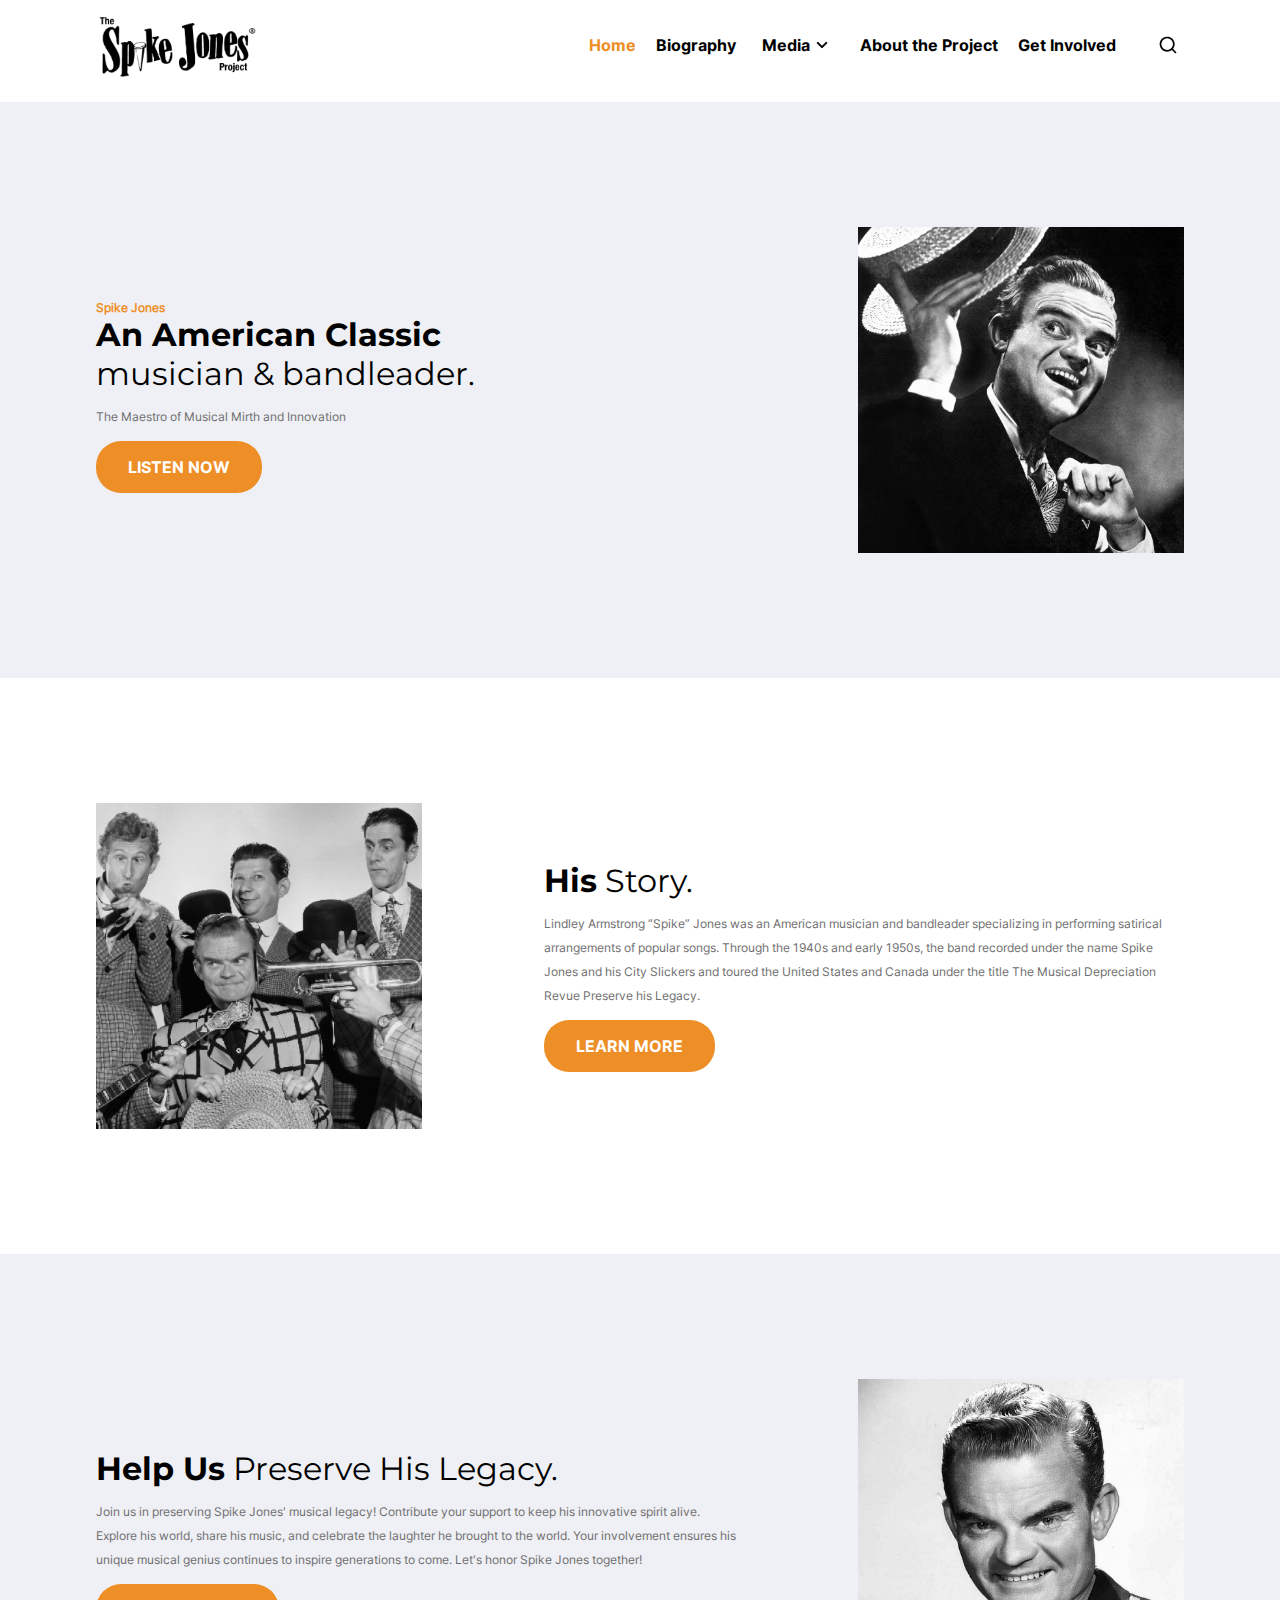
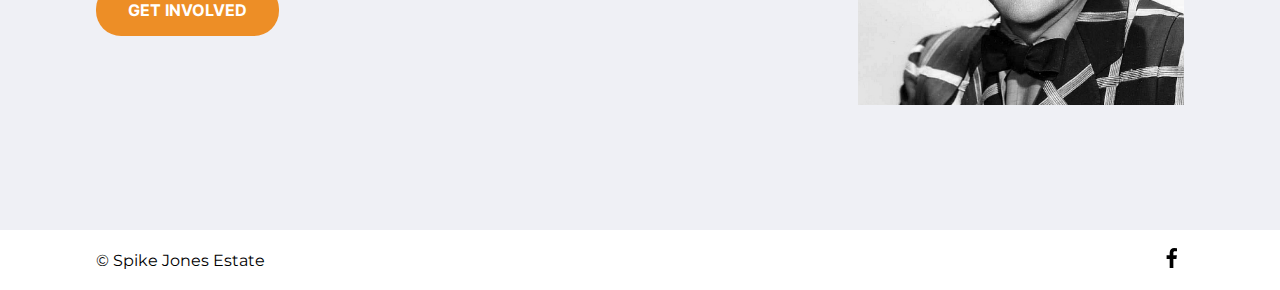
==== www.spikejones.org/index.html @ 5be4a99a "start up" ====
<!DOCTYPE html>
<html lang="en">
	
<!-- Mirrored from www.spikejones.org/ by HTTrack Website Copier/3.x [XR&CO'2014], Tue, 04 Feb 2025 16:50:13 GMT -->
<head>
		<meta charset="utf-8" />
		<link rel="icon" href="favicon.html" />
		<meta name="viewport" content="width=device-width" />
		
		<link href="_app/immutable/assets/0.DSytH8V8.css" rel="stylesheet">
		<link href="_app/immutable/assets/2.C7Fhg8mG.css" rel="stylesheet">
	</head>
	<body data-sveltekit-preload-data="hover">
		<div style="display: contents">   <div class="app-layout svelte-8ypq5n">
			 <header class="svelte-8ypq5n">
				<nav class="navbar svelte-14xio5u">
					 <div class="logo svelte-14xio5u" data-svelte-h="svelte-jy4ej9"><a href="index.html"><img src="logo_black.png" alt="Logo" class="svelte-14xio5u"></a>
					</div> 
					<div class="flex-row svelte-14xio5u"> <ul class="nav-links svelte-14xio5u">
						<li class="svelte-14xio5u"><a href="index.html" class="svelte-14xio5u active" data-svelte-h="svelte-1s7cpn3">Home</a>
						</li> <li class="svelte-14xio5u"><a href="biography.html" class="svelte-14xio5u" data-svelte-h="svelte-jw8l6x">Biography</a>
						</li> <li class="dropdown svelte-14xio5u"><button aria-expanded="false" class="svelte-14xio5u">Media
                    <svg xmlns="http://www.w3.org/2000/svg" width="24" height="24" fill="currentColor" viewBox="0 0 24 24" class="unicons angle-down "><path d="M17,9.17a1,1,0,0,0-1.41,0L12,12.71,8.46,9.17a1,1,0,0,0-1.41,0,1,1,0,0,0,0,1.42l4.24,4.24a1,1,0,0,0,1.42,0L17,10.59A1,1,0,0,0,17,9.17Z"></path></svg></button> 
				</li> <li class="svelte-14xio5u"><a href="about.html" class="svelte-14xio5u" data-svelte-h="svelte-1ol8bt3">About the Project</a></li> 
				<li class="svelte-14xio5u"><a href="get-involved.html" class="svelte-14xio5u" data-svelte-h="svelte-9kcyun">Get Involved</a></li></ul> 
				 <button class="search-icon svelte-14xio5u" aria-label="Toggle search"><svg xmlns="http://www.w3.org/2000/svg" width="20" height="20" fill="currentColor" viewBox="0 0 24 24" class="unicons search "><path d="M21.71,20.29,18,16.61A9,9,0,1,0,16.61,18l3.68,3.68a1,1,0,0,0,1.42,0A1,1,0,0,0,21.71,20.29ZM11,18a7,7,0,1,1,7-7A7,7,0,0,1,11,18Z">
					/path></svg></button></div></nav> </header>  <main class="svelte-8ypq5n">    <p class="svelte-1leq1ls"></p> <div class="grid-container svelte-1leq1ls" data-svelte-h="svelte-1msisp7"><section class="grid-item svelte-1leq1ls">
						<div class="body-container svelte-1leq1ls"><div>
							<h3 class="secondary-text svelte-1leq1ls">Spike Jones</h3>
							 <h1 class="svelte-1leq1ls">An American Classic</h1> 
							 <h2 class="svelte-1leq1ls">musician &amp; bandleader.</h2>
							  <p class="secondary-text svelte-1leq1ls">The Maestro of Musical Mirth and Innovation</p> 
							  <button class="svelte-1leq1ls">Listen Now</button></div> <picture class="svelte-1leq1ls">
								<img src="images/spikejones1.png" alt="Spike Jones" class="svelte-1leq1ls"></picture>
							</div></section> <section class="grid-item svelte-1leq1ls">
								<div class="body-container svelte-1leq1ls"><picture class="svelte-1leq1ls">
									<img src="images/spikejones2.png" alt="Spike Jones" class="svelte-1leq1ls"></picture> 
									<div><div class="inline-content svelte-1leq1ls"><h1 class="svelte-1leq1ls">His</h1>  
                    <h2 class="svelte-1leq1ls">Story.</h2></div> <p class="secondary-text svelte-1leq1ls">Lindley Armstrong “Spike” Jones was an American musician and bandleader
                    specializing in performing satirical arrangements of popular songs. Through the 1940s and early
                    1950s,
                    the band recorded under the name Spike Jones and his City Slickers and toured the United States and
                    Canada under the title The Musical Depreciation Revue Preserve his Legacy.</p> <button class="svelte-1leq1ls">Learn More</button></div></div></section> <section class="grid-item svelte-1leq1ls"><div class="body-container svelte-1leq1ls"><div><div class="inline-content svelte-1leq1ls"><h1 class="svelte-1leq1ls">Help Us</h1>  
                    <h2 class="svelte-1leq1ls">Preserve His Legacy.</h2></div> <p class="secondary-text svelte-1leq1ls">Join us in preserving Spike Jones&#39; musical legacy! Contribute your support to
                    keep his innovative spirit
                    alive. Explore his world, share his music, and celebrate the laughter he brought to the world. Your
                    involvement ensures his unique musical genius continues to inspire generations to come. Let&#39;s honor
                    Spike Jones together!</p> <button class="svelte-1leq1ls">Get Involved</button>
				</div> <picture class="svelte-1leq1ls"><img src="images/spikejones3.png" alt="Spike Jones" class="svelte-1leq1ls"></picture></div></section> </div></main>    <footer class="svelte-8ypq5n"><footer class="site-footer svelte-1il6ija"><div class="left-side svelte-1il6ija" data-svelte-h="svelte-2yt7mq">© Spike Jones Estate</div> <div class="right-side svelte-1il6ija"><a href="https://www.facebook.com/YourPageLink" target="_blank" rel="noopener noreferrer" class="svelte-1il6ija"><svg xmlns="http://www.w3.org/2000/svg" width="24" height="24" fill="currentColor" viewBox="0 0 24 24" class="unicons facebook-f "><path d="M15.12,5.32H17V2.14A26.11,26.11,0,0,0,14.26,2C11.54,2,9.68,3.66,9.68,6.7V9.32H6.61v3.56H9.68V22h3.68V12.88h3.06l.46-3.56H13.36V7.05C13.36,6,13.64,5.32,15.12,5.32Z"></path></svg></a></div> </footer></footer> </div> 
			
			<script>
				{
					__sveltekit_167aplo = {
						base: new URL(".", location).pathname.slice(0, -1)
					};

					const element = document.currentScript.parentElement;

					const data = [null,null];

					Promise.all([
						import("_app/immutable/entry/start.DHjxv78O.js"),
						import("_app/immutable/entry/app.ClFvYph1.js")
					]).then(([kit, app]) => {
						kit.start(app, element, {
							node_ids: [0, 2],
							data,
							form: null,
							error: null
						});
					});
				}
			</script>
		</div>
	</body>

<!-- Mirrored from www.spikejones.org/ by HTTrack Website Copier/3.x [XR&CO'2014], Tue, 04 Feb 2025 16:50:15 GMT -->
</html>
---- www.spikejones.org/_app/immutable/assets/0.DSytH8V8.css ----
@font-face{font-family:Inter Bold;src:url(../../../fonts/Inter-Bold.ttf) format("truetype")}@font-face{font-family:Inter;src:url(../../../fonts/Inter-Regular.ttf) format("truetype")}@font-face{font-family:Montserrat Bold;src:url(../../../fonts/Montserrat-Bold.ttf) format("truetype")}@font-face{font-family:Montserrat Light;src:url(../../../fonts/Montserrat-Light.ttf) format("truetype")}@font-face{font-family:Montserrat Regular;src:url(../../../fonts/Montserrat-Regular.ttf) format("truetype")}body{font-family:Montserrat Regular,sans-serif;margin:0}button{font-family:Inter Bold,sans-serif;font-size:1rem}.secondary-text{font-family:Inter,sans-serif}.navbar.svelte-14xio5u.svelte-14xio5u{display:flex;justify-content:space-between;align-items:center;padding:1rem 6rem;align-self:stretch}.logo.svelte-14xio5u.svelte-14xio5u{height:100%;max-height:2rem;max-width:10rem;display:flex;align-items:center;justify-content:center;padding-top:.5rem}.logo.svelte-14xio5u img.svelte-14xio5u{width:auto;height:100%;max-width:100%}.nav-links.svelte-14xio5u.svelte-14xio5u{list-style:none;display:flex;gap:20px;margin-right:1rem;font-family:Inter Bold,sans-serif}.nav-links.svelte-14xio5u li.svelte-14xio5u{position:relative}.nav-links.svelte-14xio5u li a.svelte-14xio5u{text-decoration:none;color:#000}.flex-row.svelte-14xio5u.svelte-14xio5u{display:flex;align-items:center}.dropdown.svelte-14xio5u.svelte-14xio5u{position:relative}.dropdown-content.svelte-14xio5u.svelte-14xio5u{display:none;position:absolute;background-color:#f9f9f9;box-shadow:0 8px 16px #0003;padding:12px 16px;z-index:1;top:100%;left:0}.dropdown-content.svelte-14xio5u a.svelte-14xio5u{color:#000;padding:12px 16px;text-decoration:none;display:block}.dropdown.svelte-14xio5u:hover .dropdown-content.svelte-14xio5u{display:block}.logo.svelte-14xio5u.svelte-14xio5u,.search-icon.svelte-14xio5u.svelte-14xio5u{flex:none}.search-dropdown.svelte-14xio5u.svelte-14xio5u{padding:1rem 0;box-sizing:border-box;border-bottom:1px solid #ccc;z-index:10;margin-inline:6rem;display:flex;justify-content:space-between}.search-dropdown.svelte-14xio5u input.svelte-14xio5u{width:80%;border:none}.search-dropdown.svelte-14xio5u button.svelte-14xio5u{background:none;border:none;font-size:1rem;display:flex;justify-content:space-between;gap:1rem}.visually-hidden.svelte-14xio5u.svelte-14xio5u{position:absolute;width:1px;height:1px;margin:-1px;padding:0;overflow:hidden;clip:rect(0,0,0,0);border:0}li.dropdown.svelte-14xio5u button.svelte-14xio5u,button.search-icon.svelte-14xio5u.svelte-14xio5u{border:none;background:none;display:flex;align-items:center}.flex-row.svelte-14xio5u.svelte-14xio5u{display:flex;align-items:center;gap:20px}.nav-links.svelte-14xio5u li.svelte-14xio5u,.search-icon.svelte-14xio5u.svelte-14xio5u{display:flex;align-items:center;justify-content:center}.navbar.svelte-14xio5u .nav-links li a.active.svelte-14xio5u,.navbar.svelte-14xio5u .nav-links li button.active.svelte-14xio5u,.navbar.svelte-14xio5u .nav-links .dropdown .dropdown-content a.active.svelte-14xio5u{color:#ed8e26}button.svelte-1jofiol.svelte-1jofiol{background:none;border:none;cursor:pointer;padding:0;margin:0}.media-player.svelte-1jofiol.svelte-1jofiol{display:flex;justify-content:space-between;align-items:center;padding:.5rem 6rem}.track-info.svelte-1jofiol.svelte-1jofiol{display:flex;align-items:center}.track-image.svelte-1jofiol.svelte-1jofiol{width:60px;height:60px;margin-right:10px}.title-author.svelte-1jofiol.svelte-1jofiol{display:flex;flex-direction:column}.controls.svelte-1jofiol.svelte-1jofiol,.right-controls.svelte-1jofiol.svelte-1jofiol{display:flex;align-items:center}.controls.svelte-1jofiol.svelte-1jofiol{flex-direction:column;justify-content:center;flex:.35}.media-controls.svelte-1jofiol.svelte-1jofiol{display:flex;justify-content:center;flex-direction:row;gap:1rem}.media-controls.svelte-1jofiol button.svelte-1jofiol{padding-inline:.5rem;display:flex;justify-content:center;align-items:center}#play_pause.svelte-1jofiol.svelte-1jofiol{display:flex;justify-content:center;align-items:center;border-radius:50%;background-color:#0a96e3;width:2.25rem;height:2.25rem;color:#fff;line-height:1;font-size:1.25rem;padding:0;box-shadow:#000 0 0 10px}#play_pause.svelte-1jofiol.svelte-1jofiol:active{box-shadow:none}.right-controls.svelte-1jofiol button.svelte-1jofiol{padding-inline:.5rem}.progress-bar.svelte-1jofiol.svelte-1jofiol,.volume-slider.svelte-1jofiol.svelte-1jofiol,.slider.svelte-1jofiol.svelte-1jofiol{width:100%}.progress-bar.svelte-1jofiol.svelte-1jofiol{margin-top:1rem}.custom-slider.svelte-1jofiol.svelte-1jofiol{background:#000;border:none;height:3px}.custom-slider.svelte-1jofiol.svelte-1jofiol::-webkit-slider-thumb{-webkit-appearance:none;-moz-appearance:none;appearance:none;width:.75rem;height:.75rem;background:#0a96e3;border-radius:50%;cursor:pointer}.custom-slider.svelte-1jofiol.svelte-1jofiol::-moz-range-thumb{width:.75rem;height:.75rem;background:#0a96e3;border-radius:50%;cursor:pointer}.custom-slider.svelte-1jofiol.svelte-1jofiol::-moz-range-progress{background:#0a96e3;border:none;height:3px}.custom-slider.svelte-1jofiol.svelte-1jofiol::-webkit-progress-value{background:#0a96e3;border:none;height:3px}.site-footer.svelte-1il6ija.svelte-1il6ija{display:flex;justify-content:space-between;padding:1rem 6rem}.left-side.svelte-1il6ija.svelte-1il6ija,.right-side.svelte-1il6ija.svelte-1il6ija{display:flex;align-items:center}.right-side.svelte-1il6ija a.svelte-1il6ija{color:#000}header.svelte-8ypq5n{position:sticky;top:0;background-color:#fff;z-index:1}.app-layout.svelte-8ypq5n{display:flex;flex-direction:column;min-height:100vh}main.svelte-8ypq5n{flex:1}aside.svelte-8ypq5n{background-color:#eff0f5;bottom:0;margin-top:1rem;padding-top:1rem}aside.svelte-8ypq5n,footer.svelte-8ypq5n{position:sticky;z-index:1}footer.svelte-8ypq5n{top:0;z-index:1;background-color:#fff}.body-container{max-width:1440px;margin:auto}
---- www.spikejones.org/_app/immutable/assets/2.C7Fhg8mG.css ----
.grid-container.svelte-1leq1ls{display:grid;grid-template-rows:auto auto auto}.grid-item.svelte-1leq1ls{background-color:#eff0f5}.body-container.svelte-1leq1ls{height:30rem;padding:3em 6em;display:flex;justify-content:space-between;align-items:center;align-self:stretch;gap:3rem}.grid-item.svelte-1leq1ls:nth-child(2){background-color:#fff}.inline-content.svelte-1leq1ls{display:flex}picture.svelte-1leq1ls{height:100%;flex:0 0 30%;align-items:center;display:flex}img.svelte-1leq1ls{width:100%;height:auto;max-height:100%;object-fit:contain}h3.svelte-1leq1ls{font-size:.75rem;margin-bottom:0;color:#ed8e26;font-weight:700}h1.svelte-1leq1ls,h2.svelte-1leq1ls{margin:0}h1.svelte-1leq1ls{font-family:Montserrat Bold,sans-serif;font-size:2rem;font-weight:700}h2.svelte-1leq1ls{font-size:2rem;font-weight:300}p.secondary-text.svelte-1leq1ls{max-width:40rem;line-height:1.5rem}p.svelte-1leq1ls{font-size:.75rem;font-weight:400;color:#6e6e6e}button.svelte-1leq1ls{text-transform:uppercase;padding:1em 2em;background-color:#ed8e26;color:#fff;border:none;border-radius:25px;font-size:1rem;font-weight:700;cursor:pointer}
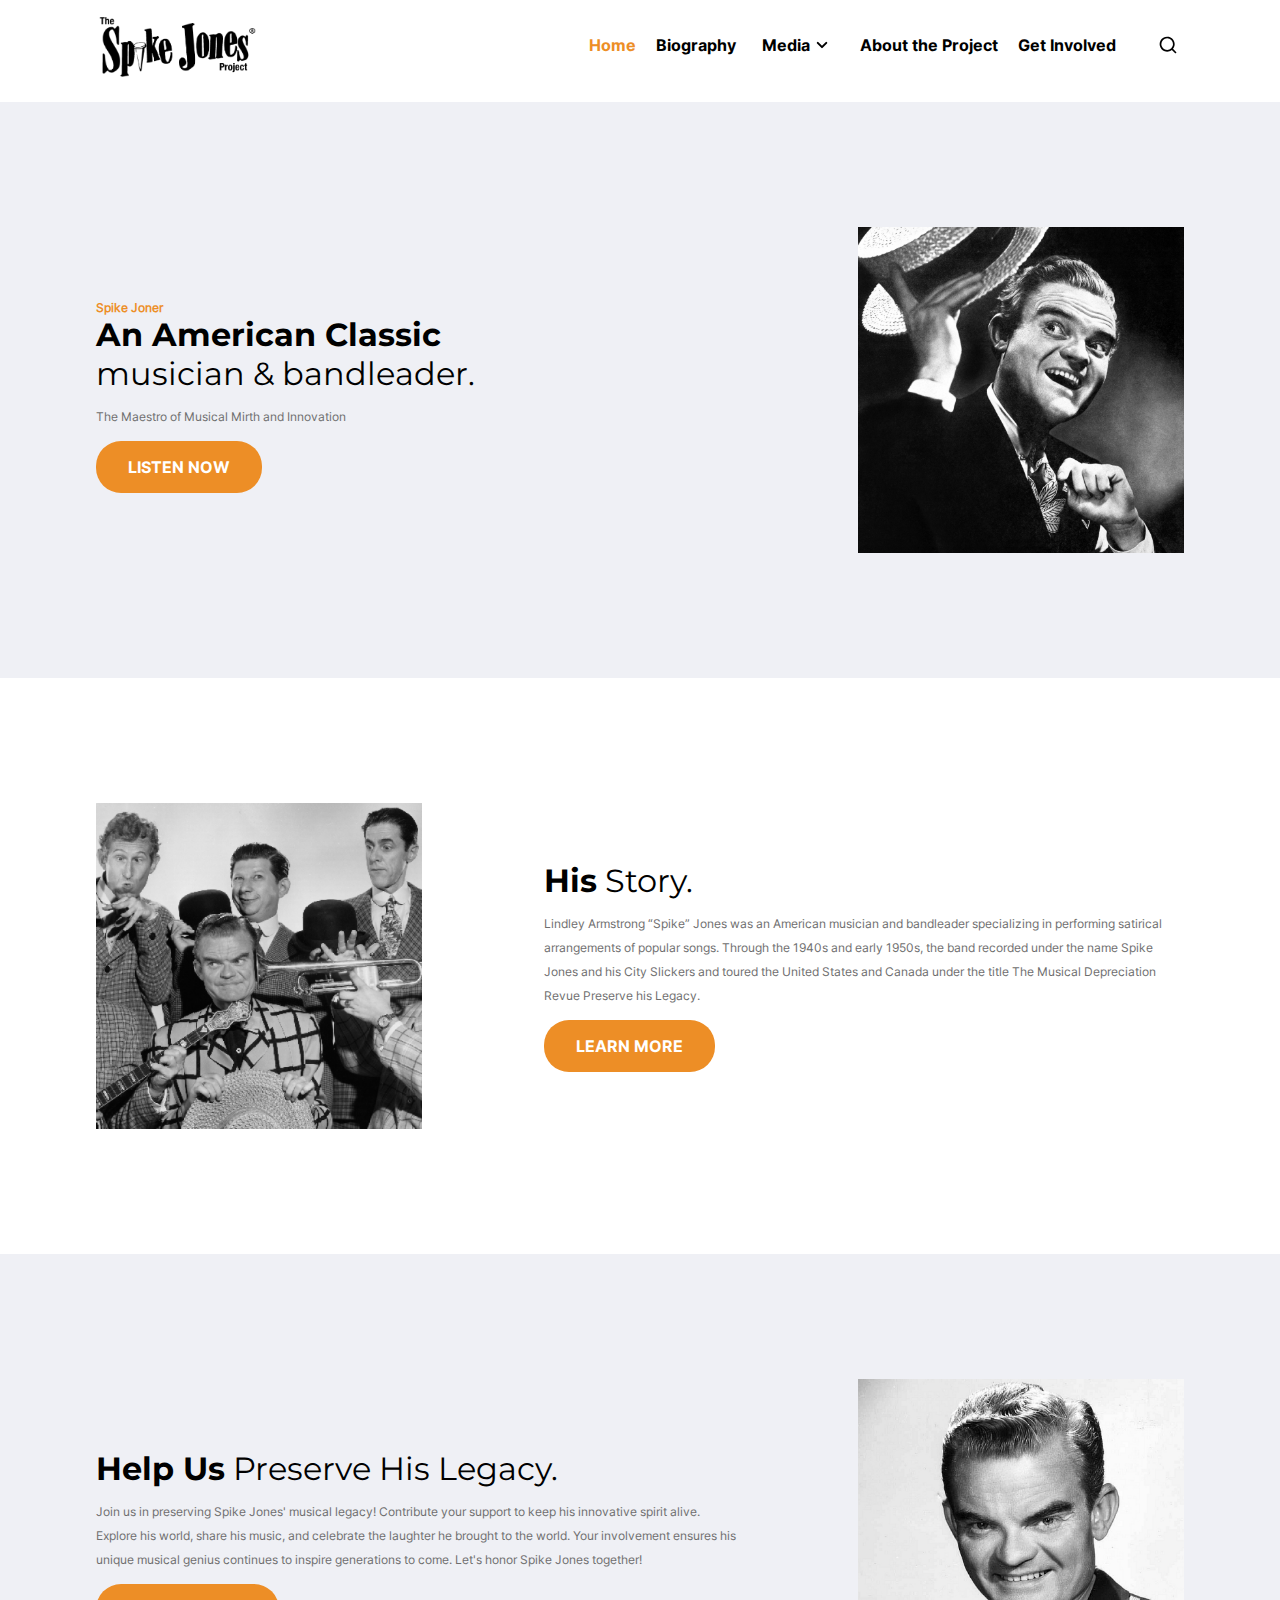
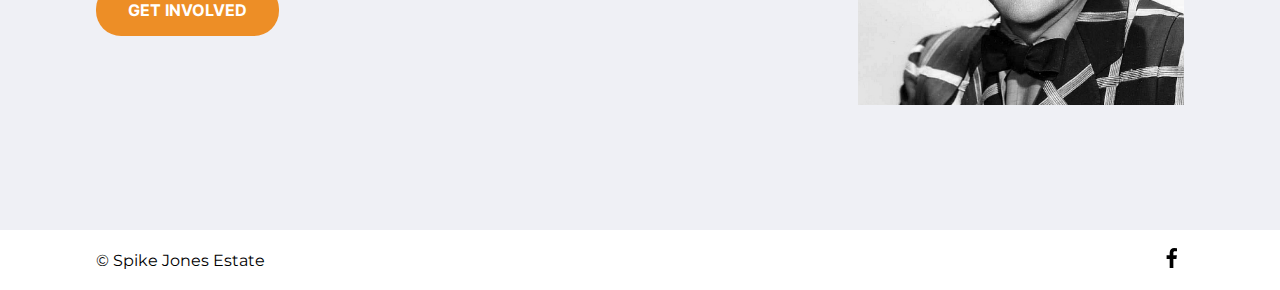
==== commit d4f7b293: "123" ====
--- a/www.spikejones.org/index.html
+++ b/www.spikejones.org/index.html
@@ -26,7 +26,7 @@
 				 <button class="search-icon svelte-14xio5u" aria-label="Toggle search"><svg xmlns="http://www.w3.org/2000/svg" width="20" height="20" fill="currentColor" viewBox="0 0 24 24" class="unicons search "><path d="M21.71,20.29,18,16.61A9,9,0,1,0,16.61,18l3.68,3.68a1,1,0,0,0,1.42,0A1,1,0,0,0,21.71,20.29ZM11,18a7,7,0,1,1,7-7A7,7,0,0,1,11,18Z">
 					/path></svg></button></div></nav> </header>  <main class="svelte-8ypq5n">    <p class="svelte-1leq1ls"></p> <div class="grid-container svelte-1leq1ls" data-svelte-h="svelte-1msisp7"><section class="grid-item svelte-1leq1ls">
 						<div class="body-container svelte-1leq1ls"><div>
-							<h3 class="secondary-text svelte-1leq1ls">Spike Jones</h3>
+							<h3 class="secondary-text svelte-1leq1ls">Spike Joner</h3>
 							 <h1 class="svelte-1leq1ls">An American Classic</h1> 
 							 <h2 class="svelte-1leq1ls">musician &amp; bandleader.</h2>
 							  <p class="secondary-text svelte-1leq1ls">The Maestro of Musical Mirth and Innovation</p> 
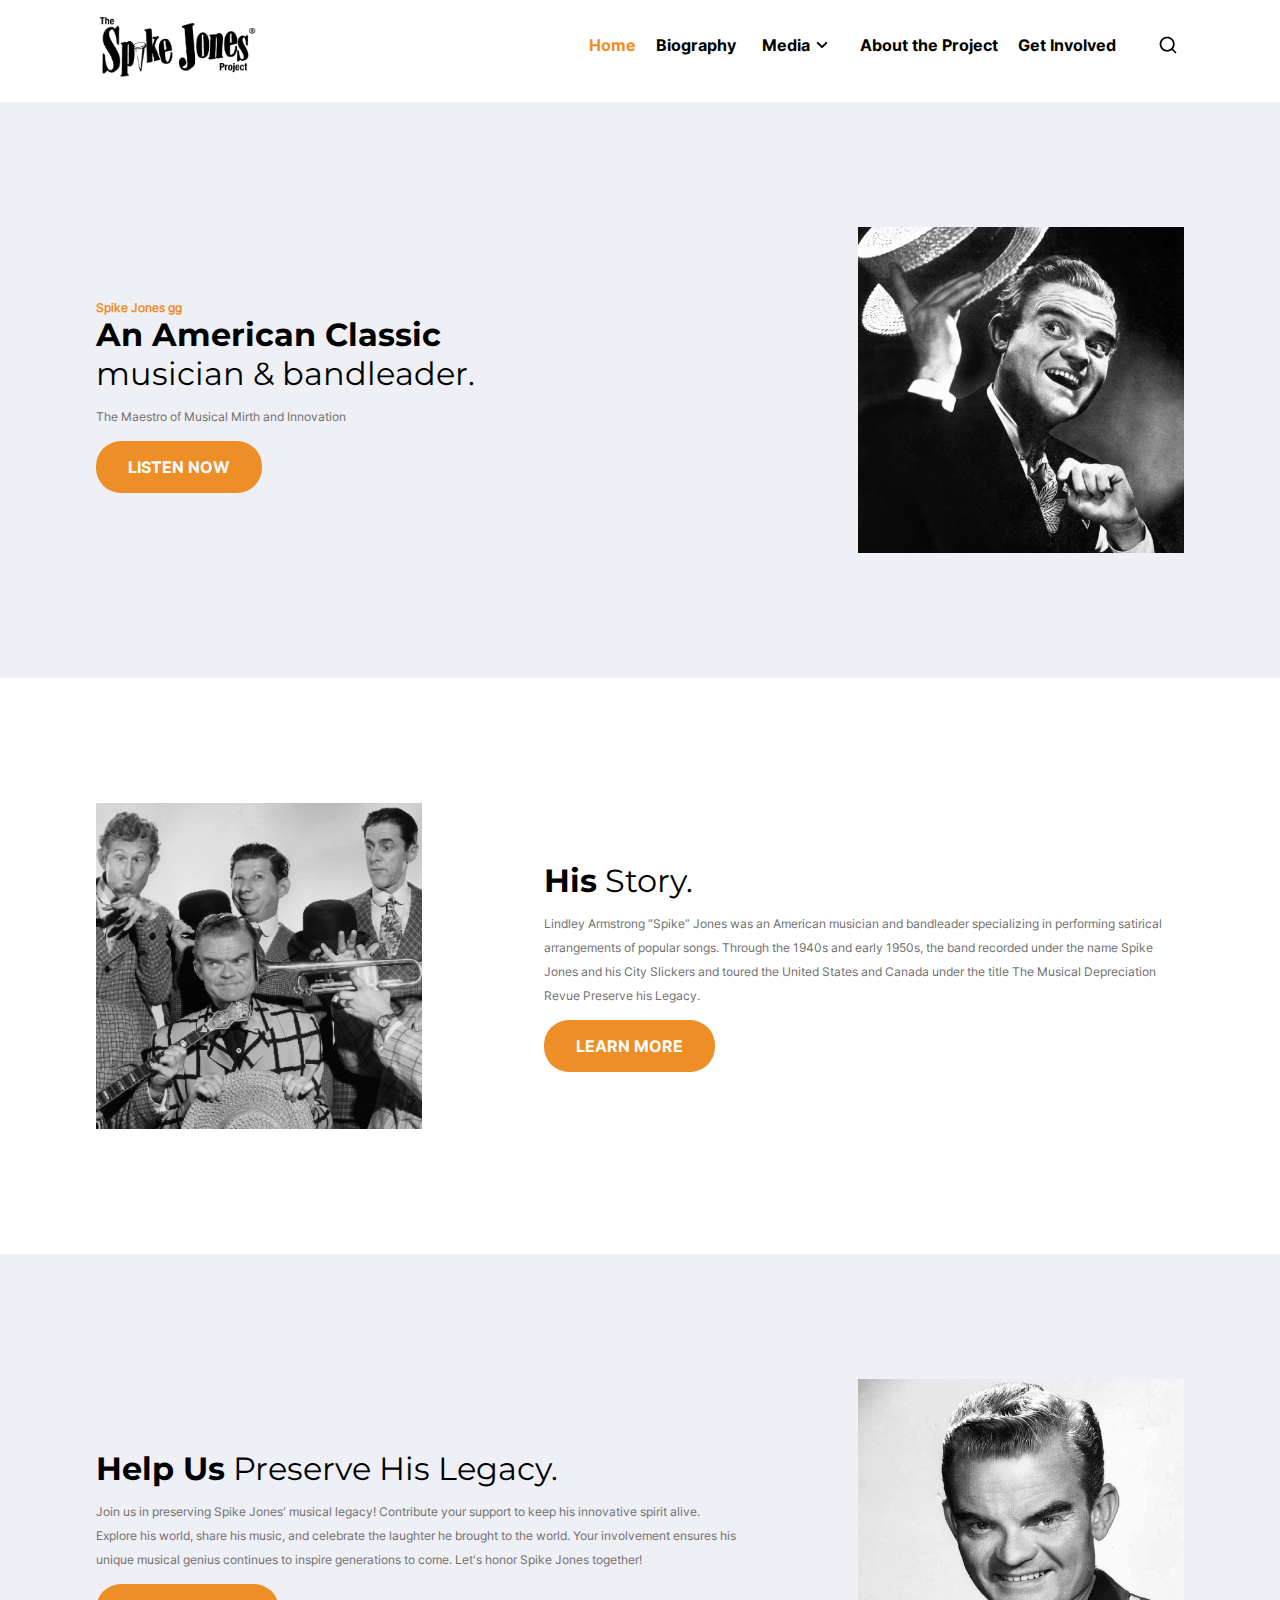
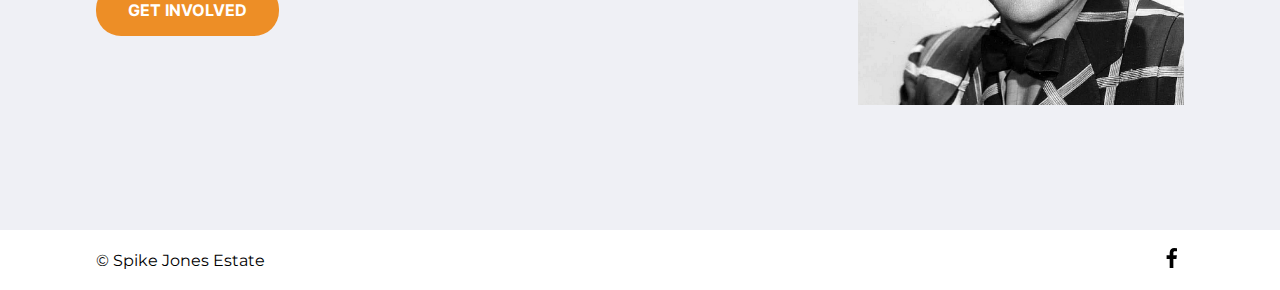
==== commit d93a0f72: "testing" ====
--- a/www.spikejones.org/index.html
+++ b/www.spikejones.org/index.html
@@ -26,7 +26,7 @@
 				 <button class="search-icon svelte-14xio5u" aria-label="Toggle search"><svg xmlns="http://www.w3.org/2000/svg" width="20" height="20" fill="currentColor" viewBox="0 0 24 24" class="unicons search "><path d="M21.71,20.29,18,16.61A9,9,0,1,0,16.61,18l3.68,3.68a1,1,0,0,0,1.42,0A1,1,0,0,0,21.71,20.29ZM11,18a7,7,0,1,1,7-7A7,7,0,0,1,11,18Z">
 					/path></svg></button></div></nav> </header>  <main class="svelte-8ypq5n">    <p class="svelte-1leq1ls"></p> <div class="grid-container svelte-1leq1ls" data-svelte-h="svelte-1msisp7"><section class="grid-item svelte-1leq1ls">
 						<div class="body-container svelte-1leq1ls"><div>
-							<h3 class="secondary-text svelte-1leq1ls">Spike Joner</h3>
+							<h3 class="secondary-text svelte-1leq1ls">Spike Jones gg</h3>
 							 <h1 class="svelte-1leq1ls">An American Classic</h1> 
 							 <h2 class="svelte-1leq1ls">musician &amp; bandleader.</h2>
 							  <p class="secondary-text svelte-1leq1ls">The Maestro of Musical Mirth and Innovation</p> 
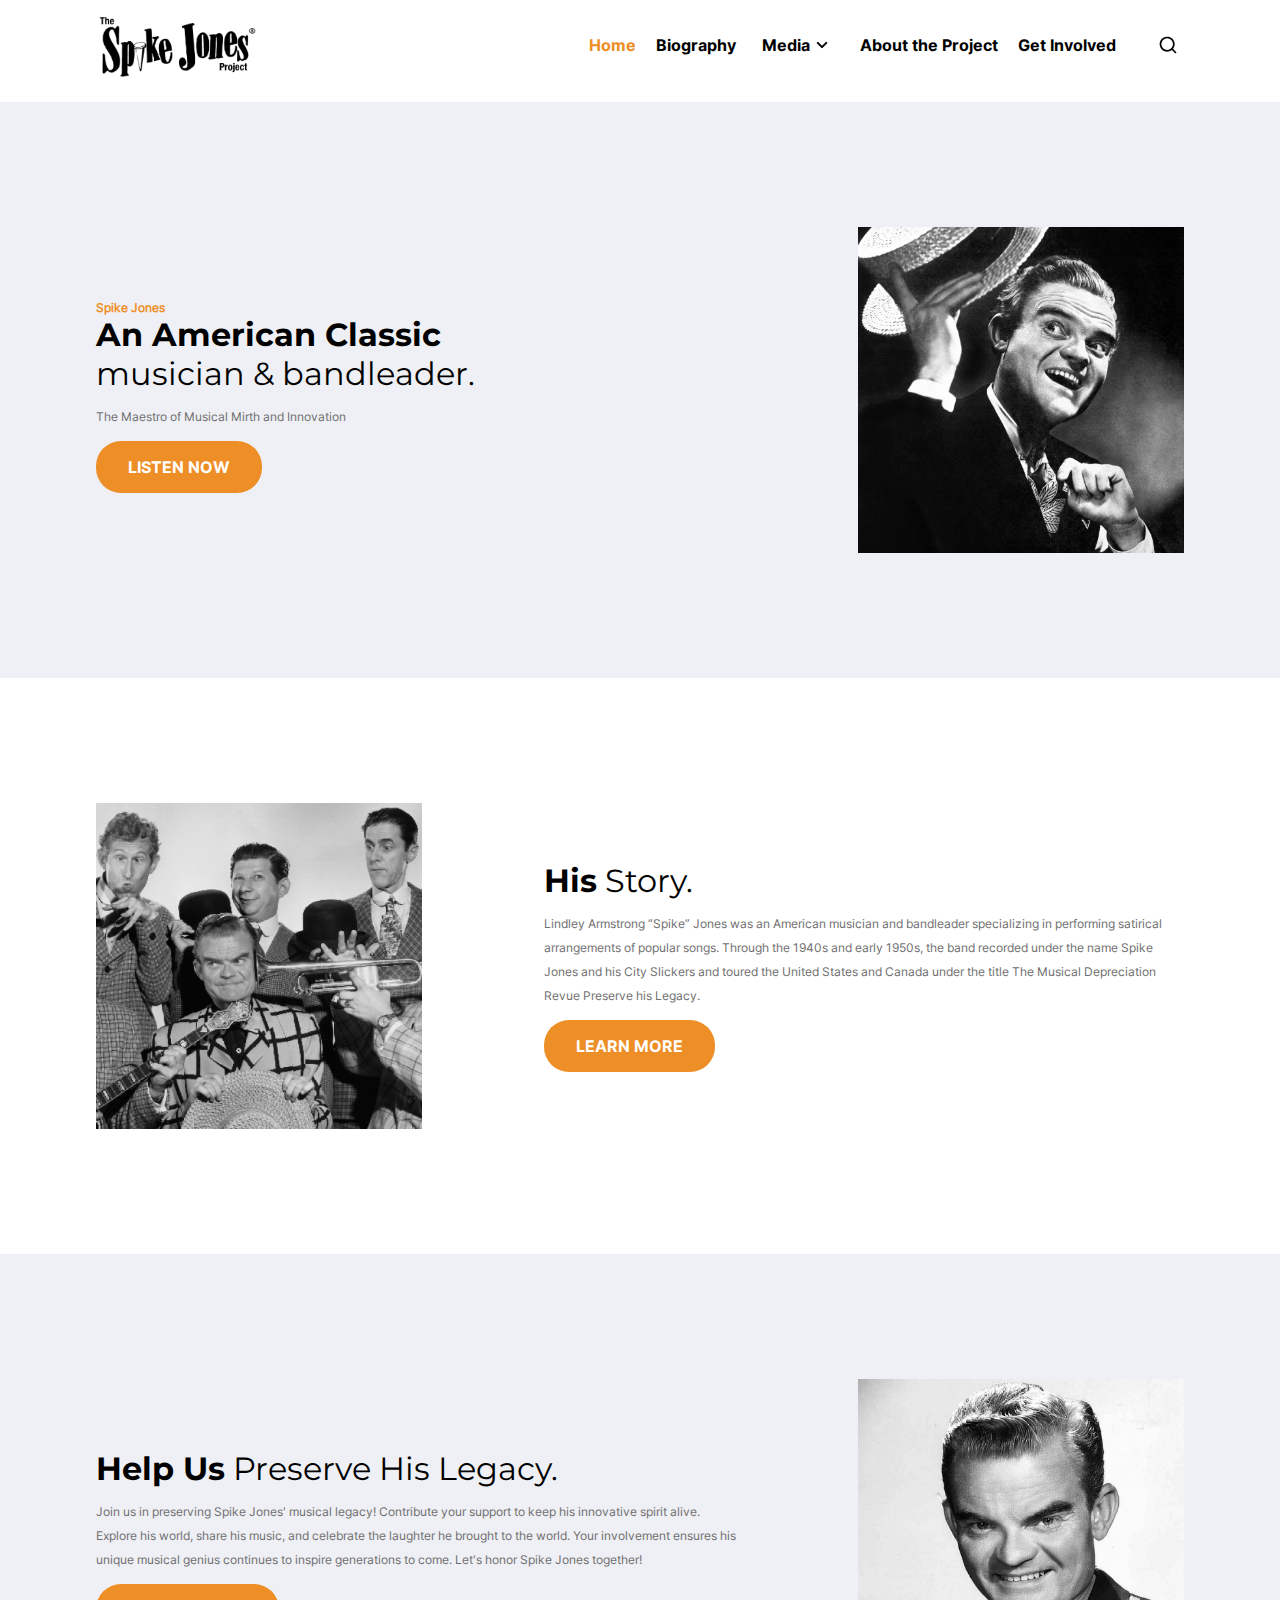
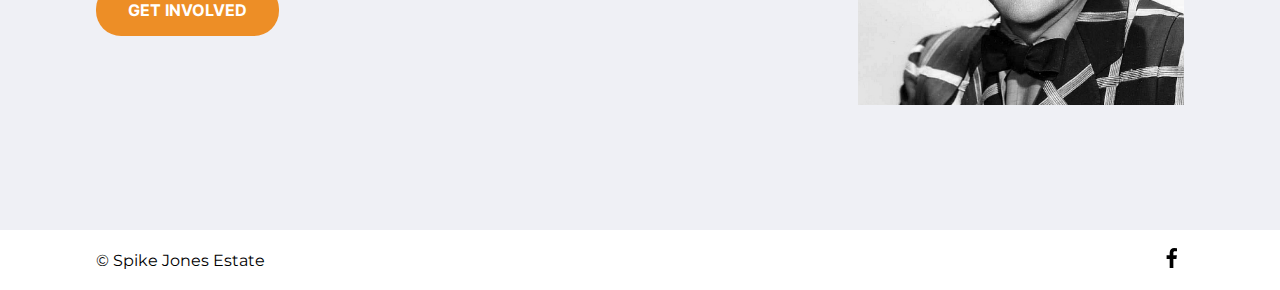
==== commit 5284e524: "test 2" ====
--- a/www.spikejones.org/index.html
+++ b/www.spikejones.org/index.html
@@ -26,7 +26,7 @@
 				 <button class="search-icon svelte-14xio5u" aria-label="Toggle search"><svg xmlns="http://www.w3.org/2000/svg" width="20" height="20" fill="currentColor" viewBox="0 0 24 24" class="unicons search "><path d="M21.71,20.29,18,16.61A9,9,0,1,0,16.61,18l3.68,3.68a1,1,0,0,0,1.42,0A1,1,0,0,0,21.71,20.29ZM11,18a7,7,0,1,1,7-7A7,7,0,0,1,11,18Z">
 					/path></svg></button></div></nav> </header>  <main class="svelte-8ypq5n">    <p class="svelte-1leq1ls"></p> <div class="grid-container svelte-1leq1ls" data-svelte-h="svelte-1msisp7"><section class="grid-item svelte-1leq1ls">
 						<div class="body-container svelte-1leq1ls"><div>
-							<h3 class="secondary-text svelte-1leq1ls">Spike Jones gg</h3>
+							<h3 class="secondary-text svelte-1leq1ls">Spike Jones</h3>
 							 <h1 class="svelte-1leq1ls">An American Classic</h1> 
 							 <h2 class="svelte-1leq1ls">musician &amp; bandleader.</h2>
 							  <p class="secondary-text svelte-1leq1ls">The Maestro of Musical Mirth and Innovation</p> 
